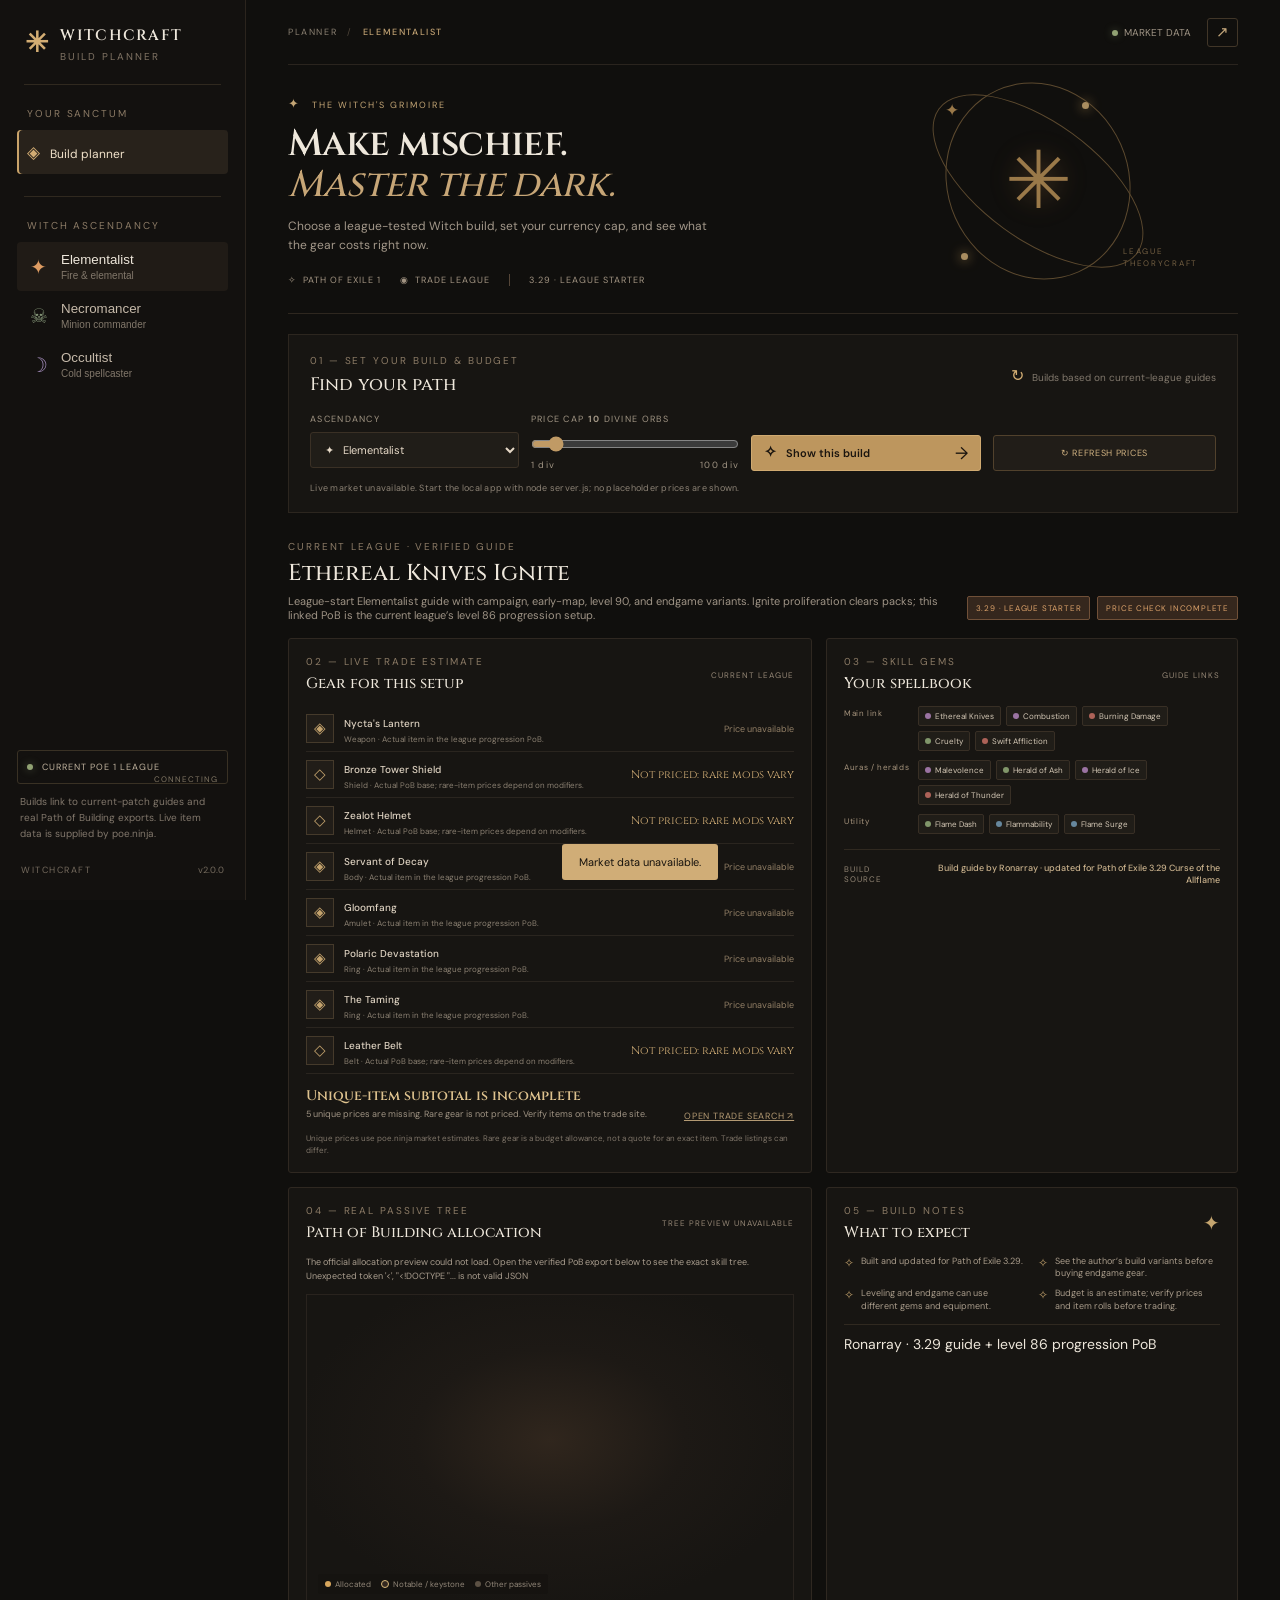
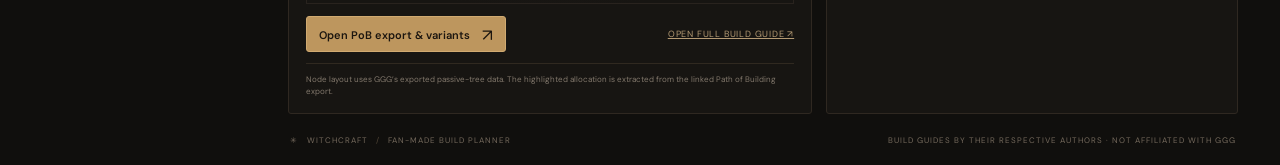
==== index.html @ f059c40c "Initial Path of Exile build generator" ====
<!doctype html>
<html lang="en">
<head>
 <meta charset="UTF-8"/><meta name="viewport" content="width=device-width, initial-scale=1.0"/><meta name="theme-color" content="#11100e"/>
 <meta name="description" content="Pick a Witch build for the current Path of Exile league, set a budget, check live item prices, and open a real Path of Building export."/>
 <title>Witchcraft — Path of Exile Build Planner</title>
 <link rel="preconnect" href="https://fonts.googleapis.com"/><link rel="preconnect" href="https://fonts.gstatic.com" crossorigin/>
 <link href="https://fonts.googleapis.com/css2?family=Cinzel:wght@500;600;700&family=DM+Sans:wght@400;500;600;700&display=swap" rel="stylesheet"/><link rel="stylesheet" href="styles.css"/><link rel="stylesheet" href="styles-extra.css"/>
</head>
<body><div class="app-shell">
 <aside class="sidebar"><a href="#top" class="brand"><span class="brand-mark">✳</span><span>WITCHCRAFT<small>BUILD PLANNER</small></span></a><div class="sidebar-rule"></div><div class="nav-label">YOUR SANCTUM</div><button class="nav-item active" data-view="planner"><span>◈</span>Build planner</button><div class="sidebar-rule mid"></div><div class="nav-label">WITCH ASCENDANCY</div>
 <button class="asc-nav active" data-class="elementalist"><span class="asc-glyph elm">✦</span><span>Elementalist<small>Fire &amp; elemental</small></span></button><button class="asc-nav" data-class="necromancer"><span class="asc-glyph nec">☠</span><span>Necromancer<small>Minion commander</small></span></button><button class="asc-nav" data-class="occultist"><span class="asc-glyph occ">☽</span><span>Occultist<small>Cold spellcaster</small></span></button>
 <div class="sidebar-bottom"><div class="league-pill"><span class="live-dot"></span> CURRENT POE 1 LEAGUE <span class="league-name" id="league-name">CONNECTING</span></div><p>Builds link to current-patch guides and real Path of Building exports. Live item data is supplied by poe.ninja.</p><div class="sidebar-version">WITCHCRAFT <span>v2.0.0</span></div></div></aside>
 <main id="top" class="main-content"><header class="topbar"><div class="crumbs"><span>PLANNER</span><i>/</i><b id="crumb-class">ELEMENTALIST</b></div><div class="top-actions"><span class="league-live"><span class="live-dot"></span><span id="market-short">MARKET DATA</span></span><button class="icon-button" id="share-btn" title="Copy guide link" aria-label="Copy guide link">↗</button></div></header>
 <section class="hero"><div class="hero-copy"><div class="eyebrow"><span class="tiny-star">✦</span> THE WITCH'S GRIMOIRE</div><h1>Make mischief.<br/><em>Master the dark.</em></h1><p>Choose a league-tested Witch build, set your currency cap, and see what the gear costs right now.</p><div class="hero-meta"><span>✧ &nbsp;PATH OF EXILE 1</span><span>◉ &nbsp;TRADE LEAGUE</span><span class="meta-sep"></span><span id="hero-tag">3.29 · LEAGUE STARTER</span></div></div><div class="hero-art" aria-hidden="true"><div class="art-ring ring-one"></div><div class="art-ring ring-two"></div><div class="orbital orb-a"></div><div class="orbital orb-b"></div><div class="sigil">✳</div><div class="art-cross">✦</div><div class="art-label">LEAGUE<br/>THEORYCRAFT</div></div></section>
 <section class="controls-panel" aria-label="Build settings"><div class="controls-heading"><div><div class="section-kicker">01 — SET YOUR BUILD &amp; BUDGET</div><h2>Find your path</h2></div><div class="gen-note"><span>↻</span> Builds based on current-league guides</div></div><div class="control-grid"><label class="field"><span>ASCENDANCY</span><select id="asc-select"><option value="elementalist">✦ &nbsp; Elementalist</option><option value="necromancer">☠ &nbsp; Necromancer</option><option value="occultist">☽ &nbsp; Occultist</option></select></label><label class="field level-field"><span>PRICE CAP <b id="budget-value">10</b> DIVINE ORBS</span><input type="range" id="budget-range" min="1" max="100" value="10"/><span class="range-labels"><small>1 div</small><small>100 div</small></span></label><button class="generate-button" id="generate-btn"><span>✧</span> Show this build <b>→</b></button><button class="refresh-button" id="refresh-prices">↻ REFRESH PRICES</button></div><div class="market-status" id="market-status">Loading current league and item prices…</div></section>
 <section class="build-heading"><div><div class="section-kicker">CURRENT LEAGUE · VERIFIED GUIDE</div><h2 id="build-name">Ethereal Knives Ignite</h2><p id="build-subtitle"></p></div><div class="build-pills"><span class="pill pill-hot" id="hero-tag-pill">3.29 · LEAGUE STARTER</span><span class="pill" id="affordability">PRICE CHECK PENDING</span></div></section>
 <div class="dashboard-grid"><section class="card gear-card"><div class="card-head"><div><div class="section-kicker">02 — LIVE TRADE ESTIMATE</div><h3>Gear for this setup</h3></div><span class="gear-count">CURRENT LEAGUE</span></div><div id="gear-list" class="gear-list"></div><div class="cost-footer"><div class="budget-result" id="budget-result"><b>Waiting for live prices</b><span>No sample prices are shown.</span></div><a class="text-action" id="trade-link" target="_blank" rel="noreferrer">OPEN TRADE SEARCH ↗</a></div><p class="small-print">Unique prices use poe.ninja market estimates. Rare gear is a budget allowance, not a quote for an exact item. Trade listings can differ.</p></section>
 <section class="card gems-card"><div class="card-head"><div><div class="section-kicker">03 — SKILL GEMS</div><h3>Your spellbook</h3></div><span class="gear-count">GUIDE LINKS</span></div><div id="gems-content" class="gem-list"></div><div class="source-row"><span>BUILD SOURCE</span><b id="guide-source"></b></div></section>
 <section class="card tree-card"><div class="card-head"><div><div class="section-kicker">04 — REAL PASSIVE TREE</div><h3>Path of Building allocation</h3></div><span class="gear-count" id="tree-state">LOADING OFFICIAL TREE…</span></div><p id="tree-notes" class="tree-detail">Loading the exported build allocation against the official skill-tree data.</p><div class="tree-canvas real-tree"><svg id="passive-tree" role="img" aria-label="Real Path of Exile passive tree nodes allocated in this build"></svg><div class="tree-legend"><span><i class="legend-dot allocated"></i>Allocated</span><span><i class="legend-dot notable"></i>Notable / keystone</span><span><i class="legend-dot unallocated"></i>Other passives</span></div></div><div class="tree-actions"><a class="generate-button" id="pob-link" target="_blank" rel="noreferrer">Open PoB export &amp; variants <b>↗</b></a><a class="text-action" id="guide-link" target="_blank" rel="noreferrer">OPEN FULL BUILD GUIDE ↗</a></div><div class="data-note">Node layout uses GGG’s exported passive-tree data. The highlighted allocation is extracted from the linked Path of Building export.</div></section>
 <section class="card details-card"><div class="card-head"><div><div class="section-kicker">05 — BUILD NOTES</div><h3>What to expect</h3></div><span class="rune">✦</span></div><div class="build-notes"><div class="note-item"><i>✧</i><span>Built and updated for Path of Exile 3.29.</span></div><div class="note-item"><i>✧</i><span>See the author’s build variants before buying endgame gear.</span></div><div class="note-item"><i>✧</i><span>Leveling and endgame can use different gems and equipment.</span></div><div class="note-item"><i>✧</i><span>Budget is an estimate; verify prices and item rolls before trading.</span></div></div><div class="defense-strip"><span id="source-label">Current league build guide and PoB</span></div></section></div>
 <footer class="page-footer"><span>✳ &nbsp; WITCHCRAFT <span class="footer-divider">/</span> FAN-MADE BUILD PLANNER</span><span>BUILD GUIDES BY THEIR RESPECTIVE AUTHORS · NOT AFFILIATED WITH GGG</span></footer></main></div><div class="toast" id="toast" role="status"></div><script src="app.js"></script></body></html>
---- styles.css ----
:root{--bg:#100f0d;--panel:#171512;--panel2:#1b1916;--line:#312a23;--gold:#d3ad73;--muted:#93887a;--text:#eee7db;--soft:#beb4a6;--red:#b45f48;--green:#8d9f70;--serif:'Cinzel',Georgia,serif;--sans:'DM Sans',Arial,sans-serif}*{box-sizing:border-box}body{margin:0;background:var(--bg);color:var(--text);font:14px var(--sans);min-width:340px}.app-shell{min-height:100vh}.sidebar{position:fixed;inset:0 auto 0 0;width:246px;background:#13110f;border-right:1px solid #2b241d;padding:24px 17px;display:flex;flex-direction:column;z-index:3}.brand{display:flex;align-items:center;gap:11px;padding:1px 8px 21px;color:var(--text);font:600 15px var(--serif);letter-spacing:1.3px;text-decoration:none}.brand-mark{font-size:28px;color:var(--gold);line-height:1}.brand small{display:block;color:#817465;font:10px var(--sans);letter-spacing:2px;margin-top:4px}.sidebar-rule{height:1px;background:#30291f;margin:0 7px 22px}.sidebar-rule.mid{margin-top:22px}.nav-label,.section-kicker{font:10px var(--sans);letter-spacing:1.9px;color:#8c7b66}.nav-label{padding:0 10px 10px}.nav-item{border:0;background:none;color:#a99e90;text-align:left;padding:11px 10px;border-radius:4px;width:100%;font:12px var(--sans);cursor:pointer}.nav-item>span:first-child{color:var(--gold);font-size:17px;margin-right:10px}.nav-item.active{background:#28221b;color:#f1e2ca;box-shadow:inset 2px 0 #c9a36a}.nav-count{float:right;color:#746a5d;font-size:10px}.asc-nav{width:100%;display:flex;align-items:center;gap:10px;background:none;border:0;color:#c6baaa;text-align:left;padding:10px 9px;border-radius:4px;cursor:pointer}.asc-nav:hover,.asc-nav.active{background:#201b16}.asc-nav.active{color:var(--text)}.asc-glyph{font-size:20px;width:25px;text-align:center}.asc-glyph.elm{color:#de9c62}.asc-glyph.nec{color:#829375}.asc-glyph.occ{color:#a18ab8}.asc-nav small{display:block;font-size:10px;color:#82786b;margin-top:3px}.sidebar-bottom{margin-top:auto}.league-pill{border:1px solid #393124;border-radius:3px;padding:10px 9px;font-size:9px;letter-spacing:1px;color:#c0b39e;white-space:nowrap}.live-dot{display:inline-block;width:6px;height:6px;border-radius:50%;background:#91a273;box-shadow:0 0 8px #91a27377;margin-right:6px}.league-name{float:right;color:#807664;font-size:8px;padding-top:1px}.sidebar-bottom p{color:#81776b;font-size:10px;line-height:1.6;margin:10px 3px 22px}.sidebar-version{font-size:9px;letter-spacing:1.5px;color:#756b5e;padding:0 4px}.sidebar-version span{float:right;letter-spacing:0}.main-content{margin-left:246px;max-width:1600px;padding:0 42px}.topbar{height:65px;border-bottom:1px solid #2a241e;display:flex;align-items:center;justify-content:space-between}.crumbs{font-size:9px;letter-spacing:1.6px;color:#8b8072}.crumbs i{font-style:normal;color:#51473b;margin:0 10px}.crumbs b{font-weight:500;color:#c1a273}.top-actions{display:flex;align-items:center;gap:16px}.league-live{font-size:10px;color:#9f9485}.icon-button{background:none;border:1px solid #413628;border-radius:3px;color:#c4a77b;width:31px;height:29px;font-size:15px;cursor:pointer}.save-button{background:#c19a62;border:0;border-radius:3px;color:#17130e;padding:8px 12px;font:600 11px var(--sans);cursor:pointer}.hero{min-height:236px;display:flex;align-items:center;position:relative;border-bottom:1px solid #2e271f;overflow:hidden}.hero-copy{padding:30px 0 27px;position:relative;z-index:1}.eyebrow{color:#c3a575;font-size:9px;letter-spacing:2px}.tiny-star{font-size:13px;margin-right:7px}.hero h1{font:600 37px/1.12 var(--serif);letter-spacing:-.7px;margin:12px 0 10px}.hero h1 em{font-weight:500;color:#c7a677}.hero-copy>p{color:#a3988a;line-height:1.6;font-size:12px;max-width:440px;margin:0}.hero-meta{display:flex;align-items:center;gap:19px;color:#a29482;font-size:9px;letter-spacing:1px;margin-top:19px}.hero-meta b{color:#e1d5c4}.meta-sep{height:12px;width:1px;background:#554638}.hero-art{position:absolute;right:30px;top:2px;width:340px;height:228px;display:grid;place-items:center;color:#c4995c;opacity:.77}.art-ring{position:absolute;border:1px solid #735b39;border-radius:50%;transform:rotate(-24deg)}.ring-one{width:182px;height:200px}.ring-two{width:246px;height:118px;transform:rotate(36deg)}.orbital{position:absolute;width:7px;height:7px;background:#d8b47a;border-radius:50%;box-shadow:0 0 12px #d4a862}.orb-a{top:35px;left:214px}.orb-b{bottom:35px;left:93px}.sigil{font-size:80px;line-height:1;text-shadow:0 0 25px #c7894c66}.art-cross{position:absolute;font-size:17px;top:32px;left:77px}.art-label{position:absolute;right:10px;bottom:26px;color:#927853;font-size:8px;line-height:1.5;letter-spacing:1.7px}.controls-panel{background:#171512;border:1px solid #2c261f;padding:19px 21px 18px;margin-top:20px}.controls-heading,.card-head{display:flex;justify-content:space-between;align-items:center}.controls-heading h2,.build-heading h2,.card-head h3{font:500 18px var(--serif);margin:5px 0 0}.gen-note{color:#81786c;font-size:10px}.gen-note span{color:var(--gold);font-size:16px;margin-right:5px}.control-grid{display:grid;grid-template-columns:1fr 1fr 1.1fr 1.07fr;gap:12px;margin-top:16px}.field{display:flex;flex-direction:column;gap:7px;min-width:0}.field>span{font-size:9px;letter-spacing:1.3px;color:#a19584}.field select{height:36px;background:#201d18;border:1px solid #3a3025;border-radius:3px;color:#e6d9c7;padding:0 10px;font:11px var(--sans);outline:none}.level-field{position:relative}.level-field input{width:100%;accent-color:#c09a65;margin:4px 0 0}.range-labels{display:flex;justify-content:space-between;color:#71675c}.range-labels small{font-size:9px}.generate-button{background:#bd965e;border:1px solid #d0aa71;border-radius:3px;color:#1b150f;font:600 11px var(--sans);cursor:pointer;align-self:end;height:36px;padding:0 12px;text-align:left}.generate-button>span{font-size:15px;margin-right:6px}.generate-button b{float:right;font-size:17px;font-weight:400}.generate-button:hover,.save-button:hover{background:#d0ac76}.build-heading{display:flex;align-items:end;justify-content:space-between;margin:27px 0 16px}.build-heading h2{font-size:23px;margin:5px 0}.build-heading p{font-size:11px;color:#9e9385;margin:0}.build-pills{display:flex;gap:7px;margin-bottom:2px}.pill{font-size:8px;letter-spacing:.8px;color:#b9ad9c;border:1px solid #41372b;border-radius:2px;padding:6px 8px;white-space:nowrap}.pill-hot{border-color:#705038;background:#35271d;color:#dda36b}.dashboard-grid{display:grid;grid-template-columns:minmax(0,1.12fr) minmax(330px,.88fr);gap:14px}.card{background:#171512;border:1px solid #2f2821;border-radius:3px;padding:16px 17px;min-width:0}.card-head{margin-bottom:12px}.card-head h3{font-size:15px}.text-action{border:0;background:none;color:#b49a73;font:9px var(--sans);letter-spacing:.8px;cursor:pointer}.text-action span{font-size:14px;margin-left:4px}.tree-canvas{height:236px;background:radial-gradient(ellipse at 50% 47%,#30261d 0,#1d1915 39%,#171512 75%);position:relative;overflow:hidden;border:1px solid #29231e}.tree-canvas svg{width:100%;height:100%;display:block}.tree-center{position:absolute;left:50%;top:46%;transform:translate(-50%,-50%);width:53px;height:53px;border:1px solid #9d7847;border-radius:50%;background:#201a15;display:flex;flex-direction:column;align-items:center;justify-content:center;color:#deb776;box-shadow:0 0 20px #bf945333}.tree-center span{font-size:19px;line-height:20px}.tree-center small{font-size:6px;letter-spacing:1.3px;color:#a7957c}.tree-legend{position:absolute;left:11px;bottom:9px;display:flex;gap:10px;color:#928779;font-size:8px}.tree-legend span{display:flex;align-items:center;gap:4px}.legend-dot{display:inline-block;width:6px;height:6px;border-radius:50%}.legend-dot.allocated{background:#d7a65d}.legend-dot.notable{border:1px solid #dbbb7c;background:#332820;width:8px;height:8px}.legend-dot.unallocated{background:#5c5144}.tree-stat{position:absolute;right:10px;bottom:8px;display:flex;flex-direction:column;align-items:flex-end;gap:3px;color:#887d70;font-size:7px;letter-spacing:.8px}.tree-stat b{font:13px var(--serif);color:#d6c5a9}.tree-stat small{font:9px var(--sans);color:#938879}.notable-row{display:flex;flex-wrap:wrap;gap:6px;padding-top:11px}.notable-chip{border:1px solid #3d3327;background:#201c17;color:#cab38f;padding:5px 7px;border-radius:2px;font-size:8px}.gear-count{color:#968877;font-size:8px;letter-spacing:1px}.gear-list{display:flex;flex-direction:column}.gear-row{display:grid;grid-template-columns:30px minmax(0,1fr) auto;gap:8px;align-items:center;border-bottom:1px solid #2a251f;padding:7px 0}.item-icon{width:28px;height:29px;border:1px solid #453a2b;background:#211d18;display:grid;place-items:center;color:#c4a36d;font:15px var(--serif)}.item-info{min-width:0}.item-info b{font-size:10px;font-weight:500;color:#ded2c1}.item-info span{display:block;color:#8b8072;font-size:8px;margin-top:3px;white-space:nowrap;overflow:hidden;text-overflow:ellipsis}.item-price{text-align:right;font:11px var(--serif);color:#d4b078;white-space:nowrap}.item-price small{font:8px var(--sans);color:#a8967d}.cost-footer{display:flex;justify-content:space-between;align-items:end;padding-top:12px}.cost-footer>div{display:flex;flex-direction:column;gap:3px}.cost-label,.cost-market{font-size:8px;letter-spacing:1px;color:#968979}.cost-footer strong{font:600 18px var(--serif);color:#e1c28f}.cost-footer strong small{font:10px var(--sans);color:#bea782}.cost-market i{font-style:normal;color:#ac936f}.gem-list{display:flex;flex-direction:column;gap:9px}.gem-group{display:grid;grid-template-columns:67px 1fr;gap:7px;align-items:start}.gem-label{padding-top:2px;color:#a7957e;font-size:8px;letter-spacing:.6px}.gem-items{display:flex;flex-wrap:wrap;gap:5px}.gem{display:flex;align-items:center;gap:4px;font-size:8px;color:#d3c7b5;border:1px solid #382f25;background:#201d18;padding:4px 6px;border-radius:2px}.gem i{width:6px;height:6px;border-radius:50%;background:#8c634f;display:inline-block}.gem.red i{background:#ad6258}.gem.green i{background:#80966a}.gem.blue i{background:#66879d}.gem.aqua i{background:#9a73a2}.gem sub{font-size:6px;color:#978775}.build-notes{display:grid;grid-template-columns:1fr 1fr;gap:7px 12px}.note-item{display:flex;gap:7px;color:#a99c8b;font-size:9px;line-height:1.4}.note-item i{font-style:normal;color:#c4a36d;font-size:12px}.defense-strip{display:flex;gap:0;border-top:1px solid #302920;margin-top:12px;padding-top:10px}.defense{flex:1;border-right:1px solid #342d25;padding-left:10px}.defense:first-child{padding-left:0}.defense:last-child{border:0}.defense span{display:block;font-size:7px;color:#8c8173;letter-spacing:.7px}.defense b{font:12px var(--serif);color:#cfb17d;display:block;margin-top:3px}.rune{color:#c5a56f;font-size:20px}.page-footer{display:flex;justify-content:space-between;padding:21px 2px 20px;color:#74695c;font-size:8px;letter-spacing:1px}.footer-divider{color:#514637;margin:0 5px}.toast{position:fixed;bottom:20px;left:50%;transform:translate(-50%,15px);opacity:0;pointer-events:none;background:#d0ad77;color:#17130e;padding:11px 17px;border-radius:3px;font-size:11px;z-index:10;transition:.22s}.toast.show{opacity:1;transform:translate(-50%,0)}.modal-backdrop{position:fixed;inset:0;background:#000a;display:grid;place-items:center;z-index:8}.modal-backdrop[hidden]{display:none}.modal{width:min(360px,calc(100vw - 34px));text-align:center;background:#1b1814;border:1px solid #55432e;padding:30px;position:relative;box-shadow:0 15px 70px #0009}.modal-close{position:absolute;top:9px;right:11px;background:none;border:0;color:#bcae9a;font-size:21px;cursor:pointer}.modal-sigil{font-size:34px;color:#d0aa72}.modal h2{font:500 24px var(--serif);margin:10px 0}.modal p{color:#a99d8e;font-size:12px}.modal-done{width:100%;margin-top:11px}.tree-detail{color:#a99d8e;font-size:9px;line-height:1.6;margin:8px 0 0}.tree-canvas.expanded{height:278px}
@media(max-width:1150px){.sidebar{width:210px;padding-inline:13px}.main-content{margin-left:210px;padding:0 24px}.hero-art{right:0;opacity:.54}.control-grid{grid-template-columns:1fr 1fr}.generate-button{align-self:end}.dashboard-grid{grid-template-columns:1fr 1fr}.tree-card,.gear-card{grid-row:auto}}@media(max-width:800px){.sidebar{width:58px;padding:18px 8px}.brand{padding:0 7px 20px}.brand>span:last-child,.sidebar-rule,.nav-label,.nav-item:not(.active),.nav-item.active:not([data-view]),.asc-nav span:not(.asc-glyph),.sidebar-bottom{display:none}.nav-item{font-size:0;text-align:center;padding:12px 4px}.nav-item>span:first-child{margin:0}.asc-nav{justify-content:center;padding:11px 3px}.asc-glyph{font-size:17px}.main-content{margin-left:58px;padding:0 18px}.hero-art{right:-35px;opacity:.3}.hero h1{font-size:32px}.dashboard-grid{grid-template-columns:1fr}.build-heading{align-items:start;gap:12px;flex-direction:column}.build-pills{margin:0}.page-footer{gap:10px;flex-wrap:wrap}.controls-heading{align-items:flex-start;gap:8px;flex-direction:column}.gen-note{font-size:9px}}@media(max-width:480px){.main-content{padding:0 12px}.topbar{height:54px}.league-live{display:none}.hero{min-height:213px}.hero h1{font-size:29px}.hero-copy>p{max-width:290px}.hero-meta{gap:9px;font-size:8px;flex-wrap:wrap}.hero-art{right:-89px}.controls-panel{padding:15px}.control-grid{gap:10px;grid-template-columns:1fr 1fr}.field select{font-size:10px;padding-inline:6px}.generate-button{grid-column:1/-1}.build-heading h2{font-size:20px}.build-heading p{line-height:1.5}.card{padding:13px}.tree-canvas{height:210px}.build-notes{grid-template-columns:1fr}.top-actions{gap:9px}.save-button{padding:7px 9px}.save-button span{display:none}}
---- styles-extra.css ----
.refresh-button{height:36px;align-self:end;background:#211d18;border:1px solid #51412c;border-radius:3px;color:#cfb180;font:9px var(--sans);letter-spacing:.7px;padding:0 11px;cursor:pointer}.refresh-button:hover{background:#2c251d}.refresh-button:disabled{opacity:.55;cursor:wait}.market-status{margin-top:11px;color:#8c8275;font-size:9px;letter-spacing:.25px}.budget-result{display:flex;flex-direction:column;gap:4px;max-width:76%}.budget-result b{font:600 14px var(--serif);color:#dec28e}.budget-result span{font-size:9px;line-height:1.5;color:#9f9383}.budget-result.over b{color:#d59174}.text-action#trade-link{white-space:nowrap}.small-print{font-size:8px;color:#7f7569;line-height:1.5;margin:10px 0 0}.price-missing{color:#927f66;font:9px var(--sans)}.pill.warning{color:#e0a080;border-color:#80543d;background:#30211b}.real-tree{height:310px}.real-tree svg{position:absolute;inset:0;width:100%;height:100%;overflow:visible}.tree-edge{stroke:#776b5a;stroke-opacity:.32;stroke-width:20}.tree-edge.allocated{stroke:#c39557;stroke-opacity:.85;stroke-width:27}.tree-node{fill:#625849;stroke:#98866b;stroke-width:9}.tree-node.allocated{fill:#d7a963;stroke:#f1d28f;stroke-width:11;filter:drop-shadow(0 0 18px #d1a65b66)}.tree-node.notable{fill:#211b15;stroke:#c4a875;stroke-width:18}.tree-node.notable.allocated{fill:#d5a45f;stroke:#f0d098;stroke-width:18}.tree-node.keystone{fill:#211b15;stroke:#d99a62;stroke-width:22}.tree-node.keystone.allocated{fill:#ce9160;stroke:#ffe0a0;stroke-width:23}.tree-node.jewel{fill:#24202a;stroke:#a87fba;stroke-width:16}.real-tree .tree-legend{z-index:1;background:#151310bb;padding:5px 7px;border-radius:2px}.tree-actions{display:flex;align-items:center;justify-content:space-between;gap:12px;margin-top:12px}.tree-actions .generate-button{display:inline-block;text-decoration:none;line-height:36px;min-width:200px}.data-note{margin-top:11px;padding-top:9px;border-top:1px solid #302920;font-size:8px;line-height:1.55;color:#82786c}.source-row{display:flex;justify-content:space-between;gap:10px;align-items:center;border-top:1px solid #302920;padding-top:12px;margin-top:15px}.source-row span{font-size:8px;letter-spacing:1px;color:#948776}.source-row b{font-size:9px;color:#c9b18c;font-weight:500;text-align:right}.tree-detail{margin-bottom:10px}@media(max-width:1150px){.refresh-button{align-self:end}}@media(max-width:800px){.tree-actions{align-items:flex-start;flex-direction:column}.budget-result{max-width:100%}.cost-footer{align-items:start;gap:12px;flex-direction:column}.text-action#trade-link{align-self:flex-start}}@media(max-width:480px){.real-tree{height:270px}.refresh-button{grid-column:1/-1;width:100%}.market-status{line-height:1.6}.source-row{align-items:flex-start;flex-direction:column}.source-row b{text-align:left}}
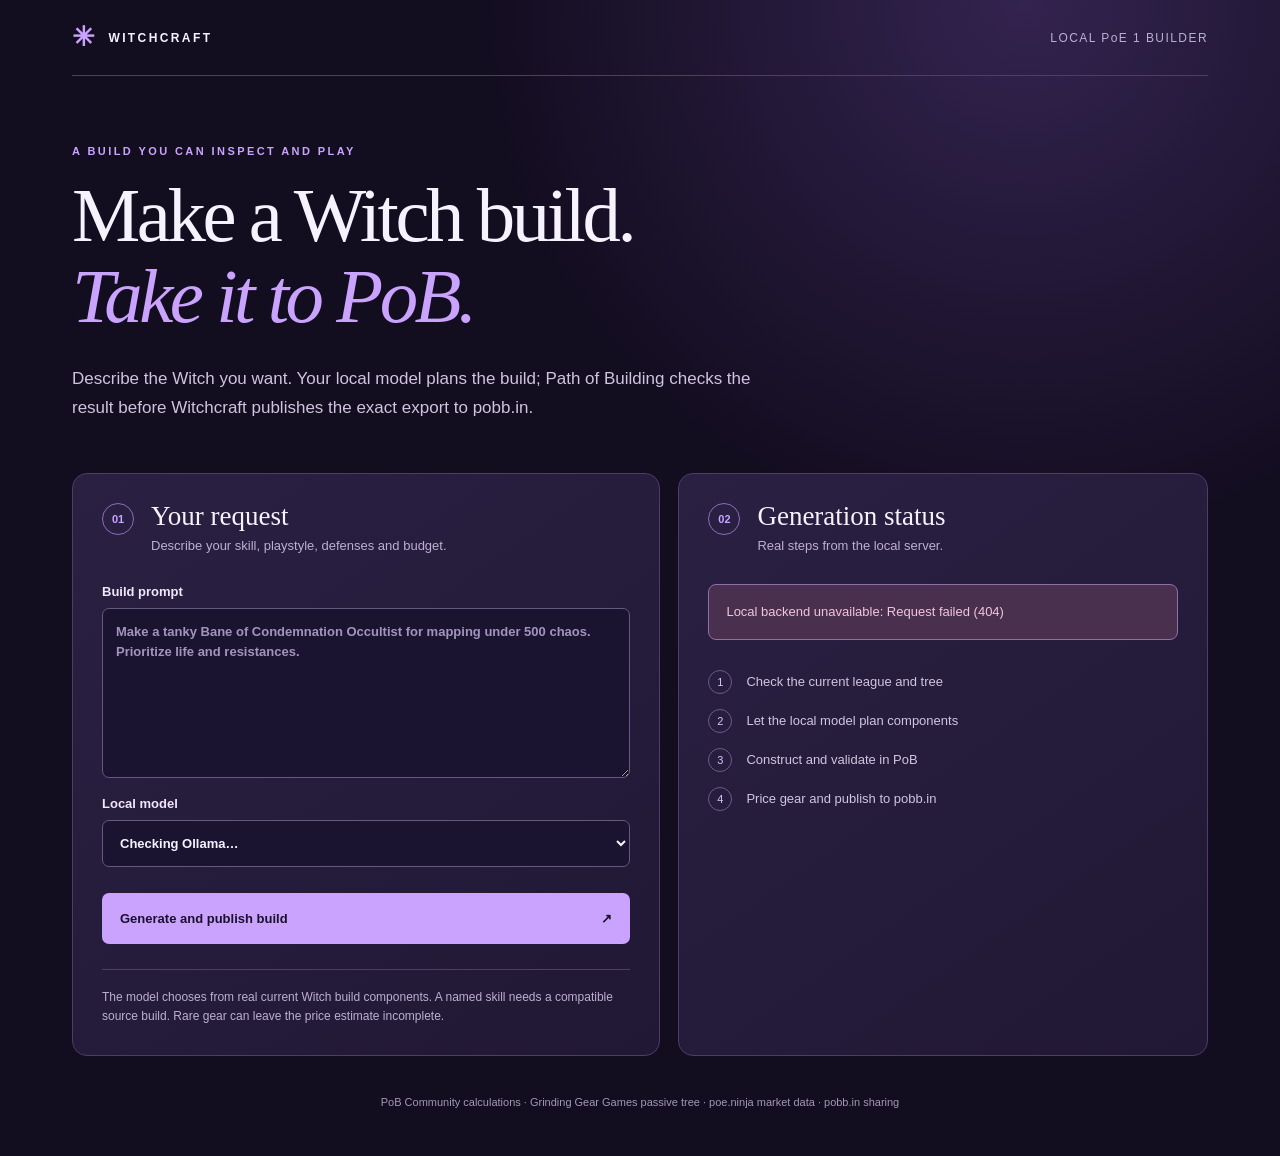
==== commit a32d0a75: "prompt-driven Witch builds with local Ollama and PoB validation" ====
--- a/index.html
+++ b/index.html
@@ -1,22 +1,41 @@
 <!doctype html>
 <html lang="en">
 <head>
- <meta charset="UTF-8"/><meta name="viewport" content="width=device-width, initial-scale=1.0"/><meta name="theme-color" content="#11100e"/>
- <meta name="description" content="Pick a Witch build for the current Path of Exile league, set a budget, check live item prices, and open a real Path of Building export."/>
- <title>Witchcraft — Path of Exile Build Planner</title>
- <link rel="preconnect" href="https://fonts.googleapis.com"/><link rel="preconnect" href="https://fonts.gstatic.com" crossorigin/>
- <link href="https://fonts.googleapis.com/css2?family=Cinzel:wght@500;600;700&family=DM+Sans:wght@400;500;600;700&display=swap" rel="stylesheet"/><link rel="stylesheet" href="styles.css"/><link rel="stylesheet" href="styles-extra.css"/>
+  <meta charset="utf-8">
+  <meta name="viewport" content="width=device-width, initial-scale=1">
+  <meta name="theme-color" content="#130d20">
+  <title>Witchcraft · Path of Exile build generator</title>
+  <link rel="stylesheet" href="/app.css">
+  <script src="/app.js" defer></script>
 </head>
-<body><div class="app-shell">
- <aside class="sidebar"><a href="#top" class="brand"><span class="brand-mark">✳</span><span>WITCHCRAFT<small>BUILD PLANNER</small></span></a><div class="sidebar-rule"></div><div class="nav-label">YOUR SANCTUM</div><button class="nav-item active" data-view="planner"><span>◈</span>Build planner</button><div class="sidebar-rule mid"></div><div class="nav-label">WITCH ASCENDANCY</div>
- <button class="asc-nav active" data-class="elementalist"><span class="asc-glyph elm">✦</span><span>Elementalist<small>Fire &amp; elemental</small></span></button><button class="asc-nav" data-class="necromancer"><span class="asc-glyph nec">☠</span><span>Necromancer<small>Minion commander</small></span></button><button class="asc-nav" data-class="occultist"><span class="asc-glyph occ">☽</span><span>Occultist<small>Cold spellcaster</small></span></button>
- <div class="sidebar-bottom"><div class="league-pill"><span class="live-dot"></span> CURRENT POE 1 LEAGUE <span class="league-name" id="league-name">CONNECTING</span></div><p>Builds link to current-patch guides and real Path of Building exports. Live item data is supplied by poe.ninja.</p><div class="sidebar-version">WITCHCRAFT <span>v2.0.0</span></div></div></aside>
- <main id="top" class="main-content"><header class="topbar"><div class="crumbs"><span>PLANNER</span><i>/</i><b id="crumb-class">ELEMENTALIST</b></div><div class="top-actions"><span class="league-live"><span class="live-dot"></span><span id="market-short">MARKET DATA</span></span><button class="icon-button" id="share-btn" title="Copy guide link" aria-label="Copy guide link">↗</button></div></header>
- <section class="hero"><div class="hero-copy"><div class="eyebrow"><span class="tiny-star">✦</span> THE WITCH'S GRIMOIRE</div><h1>Make mischief.<br/><em>Master the dark.</em></h1><p>Choose a league-tested Witch build, set your currency cap, and see what the gear costs right now.</p><div class="hero-meta"><span>✧ &nbsp;PATH OF EXILE 1</span><span>◉ &nbsp;TRADE LEAGUE</span><span class="meta-sep"></span><span id="hero-tag">3.29 · LEAGUE STARTER</span></div></div><div class="hero-art" aria-hidden="true"><div class="art-ring ring-one"></div><div class="art-ring ring-two"></div><div class="orbital orb-a"></div><div class="orbital orb-b"></div><div class="sigil">✳</div><div class="art-cross">✦</div><div class="art-label">LEAGUE<br/>THEORYCRAFT</div></div></section>
- <section class="controls-panel" aria-label="Build settings"><div class="controls-heading"><div><div class="section-kicker">01 — SET YOUR BUILD &amp; BUDGET</div><h2>Find your path</h2></div><div class="gen-note"><span>↻</span> Builds based on current-league guides</div></div><div class="control-grid"><label class="field"><span>ASCENDANCY</span><select id="asc-select"><option value="elementalist">✦ &nbsp; Elementalist</option><option value="necromancer">☠ &nbsp; Necromancer</option><option value="occultist">☽ &nbsp; Occultist</option></select></label><label class="field level-field"><span>PRICE CAP <b id="budget-value">10</b> DIVINE ORBS</span><input type="range" id="budget-range" min="1" max="100" value="10"/><span class="range-labels"><small>1 div</small><small>100 div</small></span></label><button class="generate-button" id="generate-btn"><span>✧</span> Show this build <b>→</b></button><button class="refresh-button" id="refresh-prices">↻ REFRESH PRICES</button></div><div class="market-status" id="market-status">Loading current league and item prices…</div></section>
- <section class="build-heading"><div><div class="section-kicker">CURRENT LEAGUE · VERIFIED GUIDE</div><h2 id="build-name">Ethereal Knives Ignite</h2><p id="build-subtitle"></p></div><div class="build-pills"><span class="pill pill-hot" id="hero-tag-pill">3.29 · LEAGUE STARTER</span><span class="pill" id="affordability">PRICE CHECK PENDING</span></div></section>
- <div class="dashboard-grid"><section class="card gear-card"><div class="card-head"><div><div class="section-kicker">02 — LIVE TRADE ESTIMATE</div><h3>Gear for this setup</h3></div><span class="gear-count">CURRENT LEAGUE</span></div><div id="gear-list" class="gear-list"></div><div class="cost-footer"><div class="budget-result" id="budget-result"><b>Waiting for live prices</b><span>No sample prices are shown.</span></div><a class="text-action" id="trade-link" target="_blank" rel="noreferrer">OPEN TRADE SEARCH ↗</a></div><p class="small-print">Unique prices use poe.ninja market estimates. Rare gear is a budget allowance, not a quote for an exact item. Trade listings can differ.</p></section>
- <section class="card gems-card"><div class="card-head"><div><div class="section-kicker">03 — SKILL GEMS</div><h3>Your spellbook</h3></div><span class="gear-count">GUIDE LINKS</span></div><div id="gems-content" class="gem-list"></div><div class="source-row"><span>BUILD SOURCE</span><b id="guide-source"></b></div></section>
- <section class="card tree-card"><div class="card-head"><div><div class="section-kicker">04 — REAL PASSIVE TREE</div><h3>Path of Building allocation</h3></div><span class="gear-count" id="tree-state">LOADING OFFICIAL TREE…</span></div><p id="tree-notes" class="tree-detail">Loading the exported build allocation against the official skill-tree data.</p><div class="tree-canvas real-tree"><svg id="passive-tree" role="img" aria-label="Real Path of Exile passive tree nodes allocated in this build"></svg><div class="tree-legend"><span><i class="legend-dot allocated"></i>Allocated</span><span><i class="legend-dot notable"></i>Notable / keystone</span><span><i class="legend-dot unallocated"></i>Other passives</span></div></div><div class="tree-actions"><a class="generate-button" id="pob-link" target="_blank" rel="noreferrer">Open PoB export &amp; variants <b>↗</b></a><a class="text-action" id="guide-link" target="_blank" rel="noreferrer">OPEN FULL BUILD GUIDE ↗</a></div><div class="data-note">Node layout uses GGG’s exported passive-tree data. The highlighted allocation is extracted from the linked Path of Building export.</div></section>
- <section class="card details-card"><div class="card-head"><div><div class="section-kicker">05 — BUILD NOTES</div><h3>What to expect</h3></div><span class="rune">✦</span></div><div class="build-notes"><div class="note-item"><i>✧</i><span>Built and updated for Path of Exile 3.29.</span></div><div class="note-item"><i>✧</i><span>See the author’s build variants before buying endgame gear.</span></div><div class="note-item"><i>✧</i><span>Leveling and endgame can use different gems and equipment.</span></div><div class="note-item"><i>✧</i><span>Budget is an estimate; verify prices and item rolls before trading.</span></div></div><div class="defense-strip"><span id="source-label">Current league build guide and PoB</span></div></section></div>
- <footer class="page-footer"><span>✳ &nbsp; WITCHCRAFT <span class="footer-divider">/</span> FAN-MADE BUILD PLANNER</span><span>BUILD GUIDES BY THEIR RESPECTIVE AUTHORS · NOT AFFILIATED WITH GGG</span></footer></main></div><div class="toast" id="toast" role="status"></div><script src="app.js"></script></body></html>
+<body>
+  <main class="shell">
+    <header class="topbar"><span class="mark" aria-hidden="true">✳</span><span>WITCHCRAFT</span><span class="topbar-tail">LOCAL PoE 1 BUILDER</span></header>
+    <section class="intro" aria-labelledby="page-title">
+      <p class="eyebrow">A build you can inspect and play</p>
+      <h1 id="page-title">Make a Witch build.<br><em>Take it to PoB.</em></h1>
+      <p>Describe the Witch you want. Your local model plans the build; Path of Building checks the result before Witchcraft publishes the exact export to pobb.in.</p>
+    </section>
+    <div class="columns">
+      <section class="panel form-panel" aria-labelledby="request-title">
+        <div class="section-heading"><span class="section-number">01</span><div><h2 id="request-title">Your request</h2><p>Describe your skill, playstyle, defenses and budget.</p></div></div>
+        <form id="generator-form">
+          <label>Build prompt<textarea id="prompt" name="prompt" rows="7" minlength="12" maxlength="2000" required placeholder="Make a tanky Bane of Condemnation Occultist for mapping under 500 chaos. Prioritize life and resistances."></textarea></label>
+          <label>Local model<select id="model" name="model"><option>Checking Ollama…</option></select></label>
+          <button class="primary-button" type="submit" id="generate-button">Generate and publish build <span aria-hidden="true">↗</span></button>
+        </form>
+        <p class="form-note">The model chooses from real current Witch build components. A named skill needs a compatible source build. Rare gear can leave the price estimate incomplete.</p>
+      </section>
+      <section class="panel status-panel" aria-labelledby="status-title">
+        <div class="section-heading"><span class="section-number">02</span><div><h2 id="status-title">Generation status</h2><p>Real steps from the local server.</p></div></div>
+        <div id="system-status" class="system-status" role="status">Checking local PoB and current league…</div>
+        <div id="progress" class="progress" hidden><span class="pulse" aria-hidden="true"></span><span id="progress-text" role="status" aria-live="polite">Starting…</span></div>
+        <div id="error" class="error" role="alert" hidden></div>
+        <div class="process-list"><div><span>1</span> Check the current league and tree</div><div><span>2</span> Let the local model plan components</div><div><span>3</span> Construct and validate in PoB</div><div><span>4</span> Price gear and publish to pobb.in</div></div>
+      </section>
+    </div>
+    <section id="result" class="result" hidden aria-labelledby="result-title"></section>
+    <footer>PoB Community calculations · Grinding Gear Games passive tree · poe.ninja market data · pobb.in sharing</footer>
+  </main>
+</body>
+</html>
--- a/app.css
+++ b/app.css
@@ -0,0 +1,11 @@
+:root{color-scheme:dark;--bg:#130d20;--panel:#251b3b;--panel2:#34264d;--text:#f7f2ff;--muted:#bcb0d1;--line:#4d3d67;--accent:#caa3ff;--green:#d4b7ff;--red:#f2a8c5;font-family:Segoe UI,Arial,sans-serif}
+*{box-sizing:border-box}html{scroll-behavior:smooth}body{margin:0;background:radial-gradient(circle at 80% 0%,#33234f 0,#130d20 34rem);color:var(--text)}button,input,select{font:inherit}[hidden]{display:none!important}
+.shell{max-width:1200px;margin:auto;padding:0 32px}.topbar{display:flex;align-items:center;gap:11px;min-height:76px;border-bottom:1px solid var(--line);font-size:12px;font-weight:800;letter-spacing:.2em}.mark{font-size:27px;color:var(--accent);line-height:1}.topbar-tail{margin-left:auto;color:var(--muted);font-weight:500;letter-spacing:.12em}
+.intro{padding:69px 0 50px;max-width:830px}.eyebrow{margin:0 0 18px;color:var(--accent);font-size:11px;font-weight:800;letter-spacing:.22em;text-transform:uppercase}.intro h1{margin:0;font-family:Georgia,serif;font-size:clamp(48px,6vw,84px);font-weight:400;line-height:1.06;letter-spacing:-.045em}.intro h1 em{color:var(--accent);font-weight:400}.intro>p:last-child{max-width:690px;color:#d0c3df;font-size:17px;line-height:1.7;margin:27px 0 0}
+.columns{display:grid;grid-template-columns:1fr .9fr;gap:18px}.panel,.result{background:linear-gradient(145deg,#2a2042,#211835);border:1px solid var(--line);border-radius:15px}.panel{padding:29px}.section-heading{display:flex;align-items:flex-start;gap:17px;margin-bottom:29px}.section-number{display:grid;place-items:center;width:32px;height:32px;flex:none;border:1px solid #8e6cb9;border-radius:50%;color:var(--accent);font-size:11px;font-weight:700}.section-heading h2{font-family:Georgia,serif;font-size:27px;font-weight:400;margin:-2px 0 4px}.section-heading p{margin:0;color:var(--muted);font-size:13px;line-height:1.5}
+form{display:grid;gap:18px}label{display:grid;gap:9px;color:#f0e7fb;font-size:13px;font-weight:650}input,select{width:100%;height:47px;border:1px solid #685780;border-radius:7px;background:#1b1430;color:var(--text);padding:0 13px;outline:none}input:focus,select:focus,button:focus-visible,a:focus-visible{outline:2px solid var(--accent);outline-offset:3px}.field-pair{display:grid;grid-template-columns:1fr 1fr;gap:12px}.primary-button{height:51px;margin-top:8px;display:flex;align-items:center;justify-content:space-between;width:100%;border:0;border-radius:7px;background:var(--accent);color:#1b112c;font-size:13px;font-weight:800;padding:0 18px;cursor:pointer}.primary-button:hover:not(:disabled){background:#ddbcff}.primary-button:disabled,.small-button:disabled{opacity:.6;cursor:wait}.form-note{border-top:1px solid var(--line);padding-top:18px;margin:25px 0 0;color:var(--muted);font-size:12px;line-height:1.6}
+.system-status{padding:17px;background:#30244a;border:1px solid #70569b;border-radius:8px;color:#edddff;font-size:13px;line-height:1.5}.system-status.warning{background:#49304e;border-color:#956caa;color:#f3c5db}.progress{display:flex;gap:11px;align-items:center;margin-top:14px;padding:17px;border:1px solid #8e6bbb;background:#3b2a59;border-radius:8px;color:#ecd5ff;font-size:13px}.pulse{width:10px;height:10px;flex:none;border-radius:50%;background:var(--accent);animation:pulse 1.3s ease-in-out infinite}@keyframes pulse{50%{opacity:.25;transform:scale(.72)}}.error{margin-top:14px;padding:15px;border:1px solid #a96485;background:#512b43;border-radius:8px;color:#ffd4e6;font-size:13px;line-height:1.5;overflow-wrap:anywhere}.process-list{display:grid;gap:15px;margin-top:30px;color:#d1c5df;font-size:13px}.process-list div{display:flex;align-items:center;gap:14px}.process-list span{display:grid;place-items:center;flex:none;border:1px solid #6d5a8b;border-radius:50%;width:24px;height:24px;color:#dbc2ff;font-size:11px}
+.result{margin-top:24px;padding:32px;scroll-margin-top:20px}.result-heading{display:flex;justify-content:space-between;align-items:center;gap:20px}.result-heading h2{font:400 clamp(31px,3vw,43px) Georgia,serif;margin:0 0 9px}.muted{color:var(--muted);font-size:13px;line-height:1.6}.result-heading .muted{margin:0}.validation-pill{flex:none;border:1px solid #8d6bc4;color:var(--green);background:#392759;padding:9px 11px;border-radius:30px;font-size:12px}.share-card{position:relative;margin-top:28px;padding:22px 25px;border-radius:10px;border:1px solid #a37bcc;background:linear-gradient(120deg,#3d2b5e,#2b1f43);display:flex;flex-wrap:wrap;align-items:center;gap:10px 18px}.share-card.pending{border-color:#ac628a;background:linear-gradient(120deg,#4d2954,#2b1f43)}.share-kicker{width:100%;font-size:10px;letter-spacing:.18em;font-weight:800;color:#dfbaff}.share-link{font:400 clamp(20px,2.5vw,29px) Georgia,serif;color:#f1d0ff;overflow-wrap:anywhere;text-decoration-thickness:1px;text-underline-offset:5px}.small-button{border:1px solid #b68dde;border-radius:6px;background:#251a3a;color:#f6eaff;padding:9px 12px;cursor:pointer}.share-card p{margin:4px 0 0;line-height:1.5}.code-link{margin-left:auto;color:#e2d7ed;font-size:12px;text-underline-offset:3px}
+.stats-grid{display:grid;grid-template-columns:repeat(4,1fr);gap:10px;margin:21px 0}.metric{display:grid;gap:8px;border:1px solid var(--line);border-radius:8px;background:#211936;padding:17px}.metric-label{color:var(--muted);font-size:10px;letter-spacing:.13em;font-weight:800}.metric strong{font:400 23px Georgia,serif;overflow-wrap:anywhere}.result-columns{display:grid;grid-template-columns:1fr 1fr;gap:14px}.detail-card{border:1px solid var(--line);border-radius:9px;padding:22px;background:#211936;min-width:0}.detail-card h3{font:400 23px Georgia,serif;margin:0 0 18px}.detail-card h4{font-size:12px;color:var(--accent);letter-spacing:.1em;text-transform:uppercase;margin:25px 0 8px}.detail-card p{line-height:1.6}.price-total{font:400 25px Georgia,serif;color:#ebcaff;margin:0}.budget-status{border-left:3px solid #a875d2;padding-left:12px;font-size:13px;color:#e6cffb}.unknown-list,.checks ul{padding-left:19px;color:#cec1dd;font-size:12px;line-height:1.8;max-height:190px;overflow:auto}.checks{margin-top:20px;border-top:1px solid var(--line);padding-top:14px}.checks summary{cursor:pointer;color:#dbc2ff;font-size:13px}footer{color:#a497b7;text-align:center;padding:40px 0 48px;font-size:11px}
+@media(max-width:800px){.shell{padding:0 18px}.intro{padding:49px 0 36px}.columns,.result-columns{grid-template-columns:1fr}.stats-grid{grid-template-columns:repeat(2,1fr)}.result{padding:20px}.topbar-tail{font-size:10px}}@media(max-width:480px){.field-pair{grid-template-columns:1fr}.stats-grid{grid-template-columns:1fr 1fr}.metric strong{font-size:18px}.result-heading{align-items:flex-start;flex-direction:column}.code-link{margin-left:0}.panel{padding:21px}}@media(prefers-reduced-motion:reduce){html{scroll-behavior:auto}.pulse{animation:none}}
+textarea{font:inherit;width:100%;min-height:170px;resize:vertical;border:1px solid #685780;border-radius:7px;background:#1b1430;color:var(--text);padding:13px;outline:none;line-height:1.5}textarea:focus{outline:2px solid var(--accent);outline-offset:3px}textarea::placeholder{color:#a494bd}
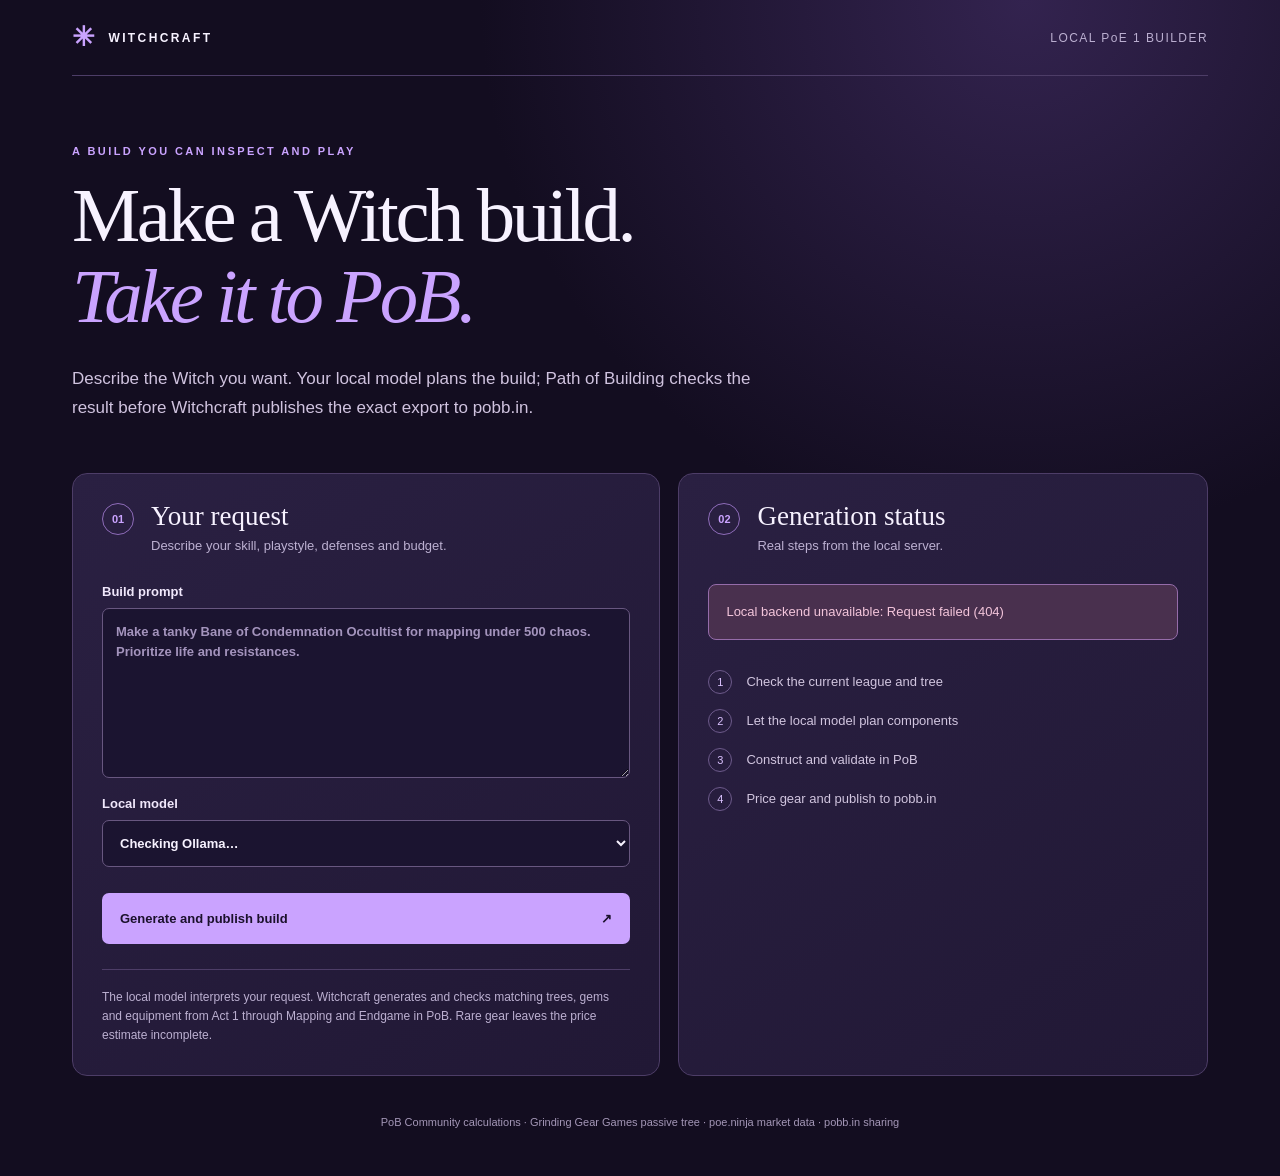
==== commit cad42c7e: "generation that works, builds arent good" ====
--- a/index.html
+++ b/index.html
@@ -24,7 +24,7 @@
           <label>Local model<select id="model" name="model"><option>Checking Ollama…</option></select></label>
           <button class="primary-button" type="submit" id="generate-button">Generate and publish build <span aria-hidden="true">↗</span></button>
         </form>
-        <p class="form-note">The model chooses from real current Witch build components. A named skill needs a compatible source build. Rare gear can leave the price estimate incomplete.</p>
+        <p class="form-note">The local model interprets your request. Witchcraft generates and checks matching trees, gems and equipment from Act 1 through Mapping and Endgame in PoB. Rare gear leaves the price estimate incomplete.</p>
       </section>
       <section class="panel status-panel" aria-labelledby="status-title">
         <div class="section-heading"><span class="section-number">02</span><div><h2 id="status-title">Generation status</h2><p>Real steps from the local server.</p></div></div>
--- a/app.css
+++ b/app.css
@@ -9,3 +9,4 @@
 .stats-grid{display:grid;grid-template-columns:repeat(4,1fr);gap:10px;margin:21px 0}.metric{display:grid;gap:8px;border:1px solid var(--line);border-radius:8px;background:#211936;padding:17px}.metric-label{color:var(--muted);font-size:10px;letter-spacing:.13em;font-weight:800}.metric strong{font:400 23px Georgia,serif;overflow-wrap:anywhere}.result-columns{display:grid;grid-template-columns:1fr 1fr;gap:14px}.detail-card{border:1px solid var(--line);border-radius:9px;padding:22px;background:#211936;min-width:0}.detail-card h3{font:400 23px Georgia,serif;margin:0 0 18px}.detail-card h4{font-size:12px;color:var(--accent);letter-spacing:.1em;text-transform:uppercase;margin:25px 0 8px}.detail-card p{line-height:1.6}.price-total{font:400 25px Georgia,serif;color:#ebcaff;margin:0}.budget-status{border-left:3px solid #a875d2;padding-left:12px;font-size:13px;color:#e6cffb}.unknown-list,.checks ul{padding-left:19px;color:#cec1dd;font-size:12px;line-height:1.8;max-height:190px;overflow:auto}.checks{margin-top:20px;border-top:1px solid var(--line);padding-top:14px}.checks summary{cursor:pointer;color:#dbc2ff;font-size:13px}footer{color:#a497b7;text-align:center;padding:40px 0 48px;font-size:11px}
 @media(max-width:800px){.shell{padding:0 18px}.intro{padding:49px 0 36px}.columns,.result-columns{grid-template-columns:1fr}.stats-grid{grid-template-columns:repeat(2,1fr)}.result{padding:20px}.topbar-tail{font-size:10px}}@media(max-width:480px){.field-pair{grid-template-columns:1fr}.stats-grid{grid-template-columns:1fr 1fr}.metric strong{font-size:18px}.result-heading{align-items:flex-start;flex-direction:column}.code-link{margin-left:0}.panel{padding:21px}}@media(prefers-reduced-motion:reduce){html{scroll-behavior:auto}.pulse{animation:none}}
 textarea{font:inherit;width:100%;min-height:170px;resize:vertical;border:1px solid #685780;border-radius:7px;background:#1b1430;color:var(--text);padding:13px;outline:none;line-height:1.5}textarea:focus{outline:2px solid var(--accent);outline-offset:3px}textarea::placeholder{color:#a494bd}
+.progression-card{margin-bottom:24px}.progression-card label{display:block;font-weight:700;margin:20px 0 8px}.progression-card select{max-width:420px}.stage-content{margin-top:16px}.stage-gear{columns:2;column-gap:32px;max-height:none}.stage-gear li{break-inside:avoid}@media(max-width:640px){.stage-gear{columns:1}}
